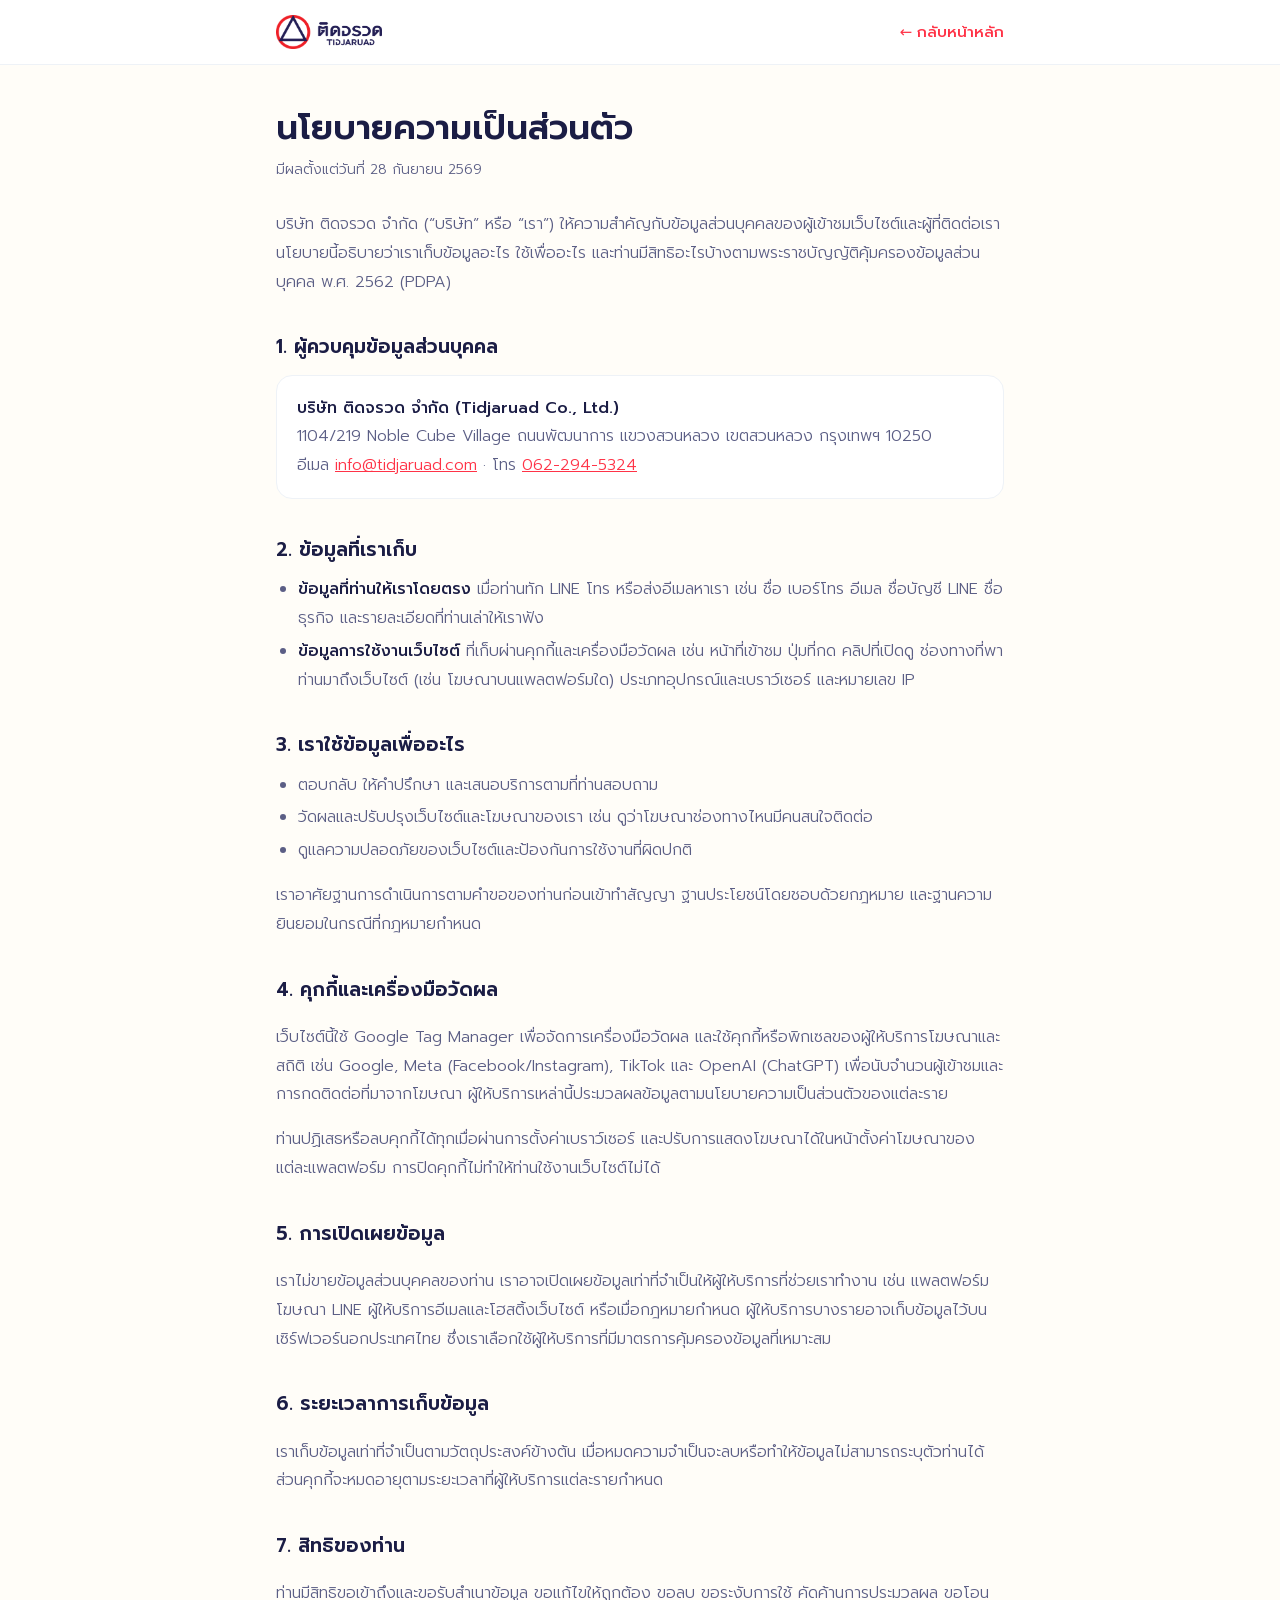
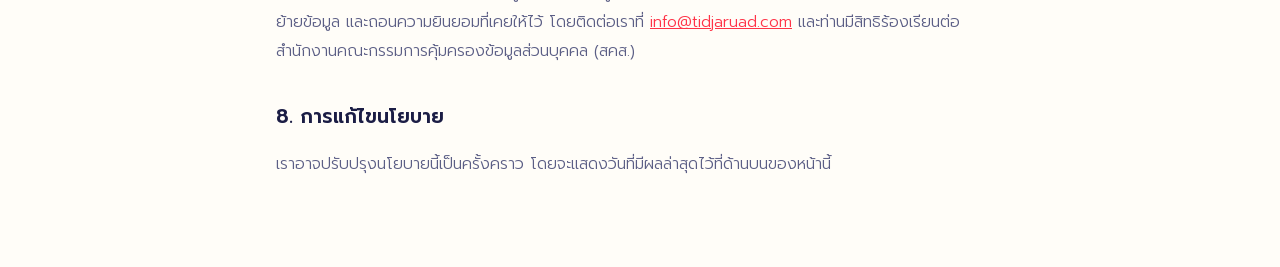
==== privacy.html @ 45ddb9d1 "Make the proof-block note accurate where mock images appear; ship ads setup (og tags, favicon, priva" ====
<!DOCTYPE html>
<html lang="th">
<head>
<meta charset="UTF-8">
<meta name="viewport" content="width=device-width, initial-scale=1">
<title>นโยบายความเป็นส่วนตัว | ติดจรวด Tidjaruad Agency</title>
<meta name="description" content="นโยบายความเป็นส่วนตัวและการใช้คุกกี้ของบริษัท ติดจรวด จำกัด ตามพระราชบัญญัติคุ้มครองข้อมูลส่วนบุคคล พ.ศ. 2562">
<meta name="theme-color" content="#FFFDF8">
<link rel="icon" type="image/png" sizes="32x32" href="favicon-32.png">
<link rel="icon" type="image/png" sizes="192x192" href="favicon.png">
<link rel="apple-touch-icon" sizes="180x180" href="apple-touch-icon.png">
<link rel="stylesheet" href="assets/fonts/fonts.css">
<style>
:root{--ink:#1B1D45;--body:#5B5E85;--red:#FF3347;--cream:#FFFDF8;--line:#EEF2F7}
*{box-sizing:border-box}
body{margin:0;background:var(--cream);color:var(--body);font-family:'Prompt',system-ui,sans-serif;font-weight:300;line-height:1.8;font-size:16px}
.bar{border-bottom:1px solid var(--line);background:#fff}
.bar .in,.doc{max-width:760px;margin:0 auto;padding:0 16px}
.bar .in{display:flex;align-items:center;justify-content:space-between;height:64px}
.bar img{height:34px;width:auto;display:block}
a{color:var(--red)}
a[href^="tel:"],a[href^="mailto:"]{white-space:nowrap}
.back{text-decoration:none;font-weight:500;font-size:15px}
.doc{padding-top:40px;padding-bottom:72px}
h1{color:var(--ink);font-weight:600;font-size:clamp(26px,5vw,34px);line-height:1.35;margin:0 0 6px}
.eff{font-size:14px;margin:0 0 28px}
h2{color:var(--ink);font-weight:600;font-size:19px;margin:34px 0 8px}
ul{padding-left:22px;margin:8px 0}
li{margin:4px 0}
b{color:var(--ink);font-weight:500}
.box{background:#fff;border:1px solid var(--line);border-radius:16px;padding:18px 20px;margin-top:10px}
</style>
</head>
<body>
<div class="bar"><div class="in">
  <a href="./"><img src="assets/logo-color.webp" alt="ติดจรวด Tidjaruad Agency"></a>
  <a class="back" href="./">← กลับหน้าหลัก</a>
</div></div>

<main class="doc">
  <h1>นโยบายความเป็นส่วนตัว</h1>
  <p class="eff">มีผลตั้งแต่วันที่ 28 กันยายน 2569</p>

  <p>บริษัท ติดจรวด จำกัด (“บริษัท” หรือ “เรา”) ให้ความสำคัญกับข้อมูลส่วนบุคคลของผู้เข้าชมเว็บไซต์และผู้ที่ติดต่อเรา นโยบายนี้อธิบายว่าเราเก็บข้อมูลอะไร ใช้เพื่ออะไร และท่านมีสิทธิอะไรบ้างตามพระราชบัญญัติคุ้มครองข้อมูลส่วนบุคคล พ.ศ. 2562 (PDPA)</p>

  <h2>1. ผู้ควบคุมข้อมูลส่วนบุคคล</h2>
  <div class="box">
    <b>บริษัท ติดจรวด จำกัด (Tidjaruad Co., Ltd.)</b><br>
    1104/219 Noble Cube Village ถนนพัฒนาการ แขวงสวนหลวง เขตสวนหลวง กรุงเทพฯ 10250<br>
    อีเมล <a href="mailto:info@tidjaruad.com">info@tidjaruad.com</a> · โทร <a href="tel:0622945324">062-294-5324</a>
  </div>

  <h2>2. ข้อมูลที่เราเก็บ</h2>
  <ul>
    <li><b>ข้อมูลที่ท่านให้เราโดยตรง</b> เมื่อท่านทัก LINE โทร หรือส่งอีเมลหาเรา เช่น ชื่อ เบอร์โทร อีเมล ชื่อบัญชี LINE ชื่อธุรกิจ และรายละเอียดที่ท่านเล่าให้เราฟัง</li>
    <li><b>ข้อมูลการใช้งานเว็บไซต์</b> ที่เก็บผ่านคุกกี้และเครื่องมือวัดผล เช่น หน้าที่เข้าชม ปุ่มที่กด คลิปที่เปิดดู ช่องทางที่พาท่านมาถึงเว็บไซต์ (เช่น โฆษณาบนแพลตฟอร์มใด) ประเภทอุปกรณ์และเบราว์เซอร์ และหมายเลข IP</li>
  </ul>

  <h2>3. เราใช้ข้อมูลเพื่ออะไร</h2>
  <ul>
    <li>ตอบกลับ ให้คำปรึกษา และเสนอบริการตามที่ท่านสอบถาม</li>
    <li>วัดผลและปรับปรุงเว็บไซต์และโฆษณาของเรา เช่น ดูว่าโฆษณาช่องทางไหนมีคนสนใจติดต่อ</li>
    <li>ดูแลความปลอดภัยของเว็บไซต์และป้องกันการใช้งานที่ผิดปกติ</li>
  </ul>
  <p>เราอาศัยฐานการดำเนินการตามคำขอของท่านก่อนเข้าทำสัญญา ฐานประโยชน์โดยชอบด้วยกฎหมาย และฐานความยินยอมในกรณีที่กฎหมายกำหนด</p>

  <h2>4. คุกกี้และเครื่องมือวัดผล</h2>
  <p>เว็บไซต์นี้ใช้ Google Tag Manager เพื่อจัดการเครื่องมือวัดผล และใช้คุกกี้หรือพิกเซลของผู้ให้บริการโฆษณาและสถิติ เช่น Google, Meta (Facebook/Instagram), TikTok และ OpenAI (ChatGPT) เพื่อนับจำนวนผู้เข้าชมและการกดติดต่อที่มาจากโฆษณา ผู้ให้บริการเหล่านี้ประมวลผลข้อมูลตามนโยบายความเป็นส่วนตัวของแต่ละราย</p>
  <p>ท่านปฏิเสธหรือลบคุกกี้ได้ทุกเมื่อผ่านการตั้งค่าเบราว์เซอร์ และปรับการแสดงโฆษณาได้ในหน้าตั้งค่าโฆษณาของแต่ละแพลตฟอร์ม การปิดคุกกี้ไม่ทำให้ท่านใช้งานเว็บไซต์ไม่ได้</p>

  <h2>5. การเปิดเผยข้อมูล</h2>
  <p>เราไม่ขายข้อมูลส่วนบุคคลของท่าน เราอาจเปิดเผยข้อมูลเท่าที่จำเป็นให้ผู้ให้บริการที่ช่วยเราทำงาน เช่น แพลตฟอร์มโฆษณา LINE ผู้ให้บริการอีเมลและโฮสติ้งเว็บไซต์ หรือเมื่อกฎหมายกำหนด ผู้ให้บริการบางรายอาจเก็บข้อมูลไว้บนเซิร์ฟเวอร์นอกประเทศไทย ซึ่งเราเลือกใช้ผู้ให้บริการที่มีมาตรการคุ้มครองข้อมูลที่เหมาะสม</p>

  <h2>6. ระยะเวลาการเก็บข้อมูล</h2>
  <p>เราเก็บข้อมูลเท่าที่จำเป็นตามวัตถุประสงค์ข้างต้น เมื่อหมดความจำเป็นจะลบหรือทำให้ข้อมูลไม่สามารถระบุตัวท่านได้ ส่วนคุกกี้จะหมดอายุตามระยะเวลาที่ผู้ให้บริการแต่ละรายกำหนด</p>

  <h2>7. สิทธิของท่าน</h2>
  <p>ท่านมีสิทธิขอเข้าถึงและขอรับสำเนาข้อมูล ขอแก้ไขให้ถูกต้อง ขอลบ ขอระงับการใช้ คัดค้านการประมวลผล ขอโอนย้ายข้อมูล และถอนความยินยอมที่เคยให้ไว้ โดยติดต่อเราที่ <a href="mailto:info@tidjaruad.com">info@tidjaruad.com</a> และท่านมีสิทธิร้องเรียนต่อสำนักงานคณะกรรมการคุ้มครองข้อมูลส่วนบุคคล (สคส.)</p>

  <h2>8. การแก้ไขนโยบาย</h2>
  <p>เราอาจปรับปรุงนโยบายนี้เป็นครั้งคราว โดยจะแสดงวันที่มีผลล่าสุดไว้ที่ด้านบนของหน้านี้</p>
</main>
</body>
</html>
---- assets/fonts/fonts.css ----
/* thai */
@font-face {
  font-family: 'Prompt';
  font-style: normal;
  font-weight: 300;
  font-display: swap;
  src: url(prompt-15.woff2) format('woff2');
  unicode-range: U+02D7, U+0303, U+0331, U+0E01-0E5B, U+200C-200D, U+25CC;
}
/* vietnamese */
@font-face {
  font-family: 'Prompt';
  font-style: normal;
  font-weight: 300;
  font-display: swap;
  src: url(prompt-13.woff2) format('woff2');
  unicode-range: U+0102-0103, U+0110-0111, U+0128-0129, U+0168-0169, U+01A0-01A1, U+01AF-01B0, U+0300-0301, U+0303-0304, U+0308-0309, U+0323, U+0329, U+1EA0-1EF9, U+20AB;
}
/* latin-ext */
@font-face {
  font-family: 'Prompt';
  font-style: normal;
  font-weight: 300;
  font-display: swap;
  src: url(prompt-12.woff2) format('woff2');
  unicode-range: U+0100-02BA, U+02BD-02C5, U+02C7-02CC, U+02CE-02D7, U+02DD-02FF, U+0304, U+0308, U+0329, U+1D00-1DBF, U+1E00-1E9F, U+1EF2-1EFF, U+2020, U+20A0-20AB, U+20AD-20C0, U+2113, U+2C60-2C7F, U+A720-A7FF;
}
/* latin */
@font-face {
  font-family: 'Prompt';
  font-style: normal;
  font-weight: 300;
  font-display: swap;
  src: url(prompt-14.woff2) format('woff2');
  unicode-range: U+0000-00FF, U+0131, U+0152-0153, U+02BB-02BC, U+02C6, U+02DA, U+02DC, U+0304, U+0308, U+0329, U+2000-206F, U+20AC, U+2122, U+2191, U+2193, U+2212, U+2215, U+FEFF, U+FFFD;
}
/* thai */
@font-face {
  font-family: 'Prompt';
  font-style: normal;
  font-weight: 400;
  font-display: swap;
  src: url(prompt-19.woff2) format('woff2');
  unicode-range: U+02D7, U+0303, U+0331, U+0E01-0E5B, U+200C-200D, U+25CC;
}
/* vietnamese */
@font-face {
  font-family: 'Prompt';
  font-style: normal;
  font-weight: 400;
  font-display: swap;
  src: url(prompt-17.woff2) format('woff2');
  unicode-range: U+0102-0103, U+0110-0111, U+0128-0129, U+0168-0169, U+01A0-01A1, U+01AF-01B0, U+0300-0301, U+0303-0304, U+0308-0309, U+0323, U+0329, U+1EA0-1EF9, U+20AB;
}
/* latin-ext */
@font-face {
  font-family: 'Prompt';
  font-style: normal;
  font-weight: 400;
  font-display: swap;
  src: url(prompt-18.woff2) format('woff2');
  unicode-range: U+0100-02BA, U+02BD-02C5, U+02C7-02CC, U+02CE-02D7, U+02DD-02FF, U+0304, U+0308, U+0329, U+1D00-1DBF, U+1E00-1E9F, U+1EF2-1EFF, U+2020, U+20A0-20AB, U+20AD-20C0, U+2113, U+2C60-2C7F, U+A720-A7FF;
}
/* latin */
@font-face {
  font-family: 'Prompt';
  font-style: normal;
  font-weight: 400;
  font-display: swap;
  src: url(prompt-16.woff2) format('woff2');
  unicode-range: U+0000-00FF, U+0131, U+0152-0153, U+02BB-02BC, U+02C6, U+02DA, U+02DC, U+0304, U+0308, U+0329, U+2000-206F, U+20AC, U+2122, U+2191, U+2193, U+2212, U+2215, U+FEFF, U+FFFD;
}
/* thai */
@font-face {
  font-family: 'Prompt';
  font-style: normal;
  font-weight: 500;
  font-display: swap;
  src: url(prompt-07.woff2) format('woff2');
  unicode-range: U+02D7, U+0303, U+0331, U+0E01-0E5B, U+200C-200D, U+25CC;
}
/* vietnamese */
@font-face {
  font-family: 'Prompt';
  font-style: normal;
  font-weight: 500;
  font-display: swap;
  src: url(prompt-05.woff2) format('woff2');
  unicode-range: U+0102-0103, U+0110-0111, U+0128-0129, U+0168-0169, U+01A0-01A1, U+01AF-01B0, U+0300-0301, U+0303-0304, U+0308-0309, U+0323, U+0329, U+1EA0-1EF9, U+20AB;
}
/* latin-ext */
@font-face {
  font-family: 'Prompt';
  font-style: normal;
  font-weight: 500;
  font-display: swap;
  src: url(prompt-04.woff2) format('woff2');
  unicode-range: U+0100-02BA, U+02BD-02C5, U+02C7-02CC, U+02CE-02D7, U+02DD-02FF, U+0304, U+0308, U+0329, U+1D00-1DBF, U+1E00-1E9F, U+1EF2-1EFF, U+2020, U+20A0-20AB, U+20AD-20C0, U+2113, U+2C60-2C7F, U+A720-A7FF;
}
/* latin */
@font-face {
  font-family: 'Prompt';
  font-style: normal;
  font-weight: 500;
  font-display: swap;
  src: url(prompt-06.woff2) format('woff2');
  unicode-range: U+0000-00FF, U+0131, U+0152-0153, U+02BB-02BC, U+02C6, U+02DA, U+02DC, U+0304, U+0308, U+0329, U+2000-206F, U+20AC, U+2122, U+2191, U+2193, U+2212, U+2215, U+FEFF, U+FFFD;
}
/* thai */
@font-face {
  font-family: 'Prompt';
  font-style: normal;
  font-weight: 600;
  font-display: swap;
  src: url(prompt-11.woff2) format('woff2');
  unicode-range: U+02D7, U+0303, U+0331, U+0E01-0E5B, U+200C-200D, U+25CC;
}
/* vietnamese */
@font-face {
  font-family: 'Prompt';
  font-style: normal;
  font-weight: 600;
  font-display: swap;
  src: url(prompt-09.woff2) format('woff2');
  unicode-range: U+0102-0103, U+0110-0111, U+0128-0129, U+0168-0169, U+01A0-01A1, U+01AF-01B0, U+0300-0301, U+0303-0304, U+0308-0309, U+0323, U+0329, U+1EA0-1EF9, U+20AB;
}
/* latin-ext */
@font-face {
  font-family: 'Prompt';
  font-style: normal;
  font-weight: 600;
  font-display: swap;
  src: url(prompt-08.woff2) format('woff2');
  unicode-range: U+0100-02BA, U+02BD-02C5, U+02C7-02CC, U+02CE-02D7, U+02DD-02FF, U+0304, U+0308, U+0329, U+1D00-1DBF, U+1E00-1E9F, U+1EF2-1EFF, U+2020, U+20A0-20AB, U+20AD-20C0, U+2113, U+2C60-2C7F, U+A720-A7FF;
}
/* latin */
@font-face {
  font-family: 'Prompt';
  font-style: normal;
  font-weight: 600;
  font-display: swap;
  src: url(prompt-10.woff2) format('woff2');
  unicode-range: U+0000-00FF, U+0131, U+0152-0153, U+02BB-02BC, U+02C6, U+02DA, U+02DC, U+0304, U+0308, U+0329, U+2000-206F, U+20AC, U+2122, U+2191, U+2193, U+2212, U+2215, U+FEFF, U+FFFD;
}
/* thai */
@font-face {
  font-family: 'Prompt';
  font-style: normal;
  font-weight: 700;
  font-display: swap;
  src: url(prompt-03.woff2) format('woff2');
  unicode-range: U+02D7, U+0303, U+0331, U+0E01-0E5B, U+200C-200D, U+25CC;
}
/* vietnamese */
@font-face {
  font-family: 'Prompt';
  font-style: normal;
  font-weight: 700;
  font-display: swap;
  src: url(prompt-01.woff2) format('woff2');
  unicode-range: U+0102-0103, U+0110-0111, U+0128-0129, U+0168-0169, U+01A0-01A1, U+01AF-01B0, U+0300-0301, U+0303-0304, U+0308-0309, U+0323, U+0329, U+1EA0-1EF9, U+20AB;
}
/* latin-ext */
@font-face {
  font-family: 'Prompt';
  font-style: normal;
  font-weight: 700;
  font-display: swap;
  src: url(prompt-00.woff2) format('woff2');
  unicode-range: U+0100-02BA, U+02BD-02C5, U+02C7-02CC, U+02CE-02D7, U+02DD-02FF, U+0304, U+0308, U+0329, U+1D00-1DBF, U+1E00-1E9F, U+1EF2-1EFF, U+2020, U+20A0-20AB, U+20AD-20C0, U+2113, U+2C60-2C7F, U+A720-A7FF;
}
/* latin */
@font-face {
  font-family: 'Prompt';
  font-style: normal;
  font-weight: 700;
  font-display: swap;
  src: url(prompt-02.woff2) format('woff2');
  unicode-range: U+0000-00FF, U+0131, U+0152-0153, U+02BB-02BC, U+02C6, U+02DA, U+02DC, U+0304, U+0308, U+0329, U+2000-206F, U+20AC, U+2122, U+2191, U+2193, U+2212, U+2215, U+FEFF, U+FFFD;
}
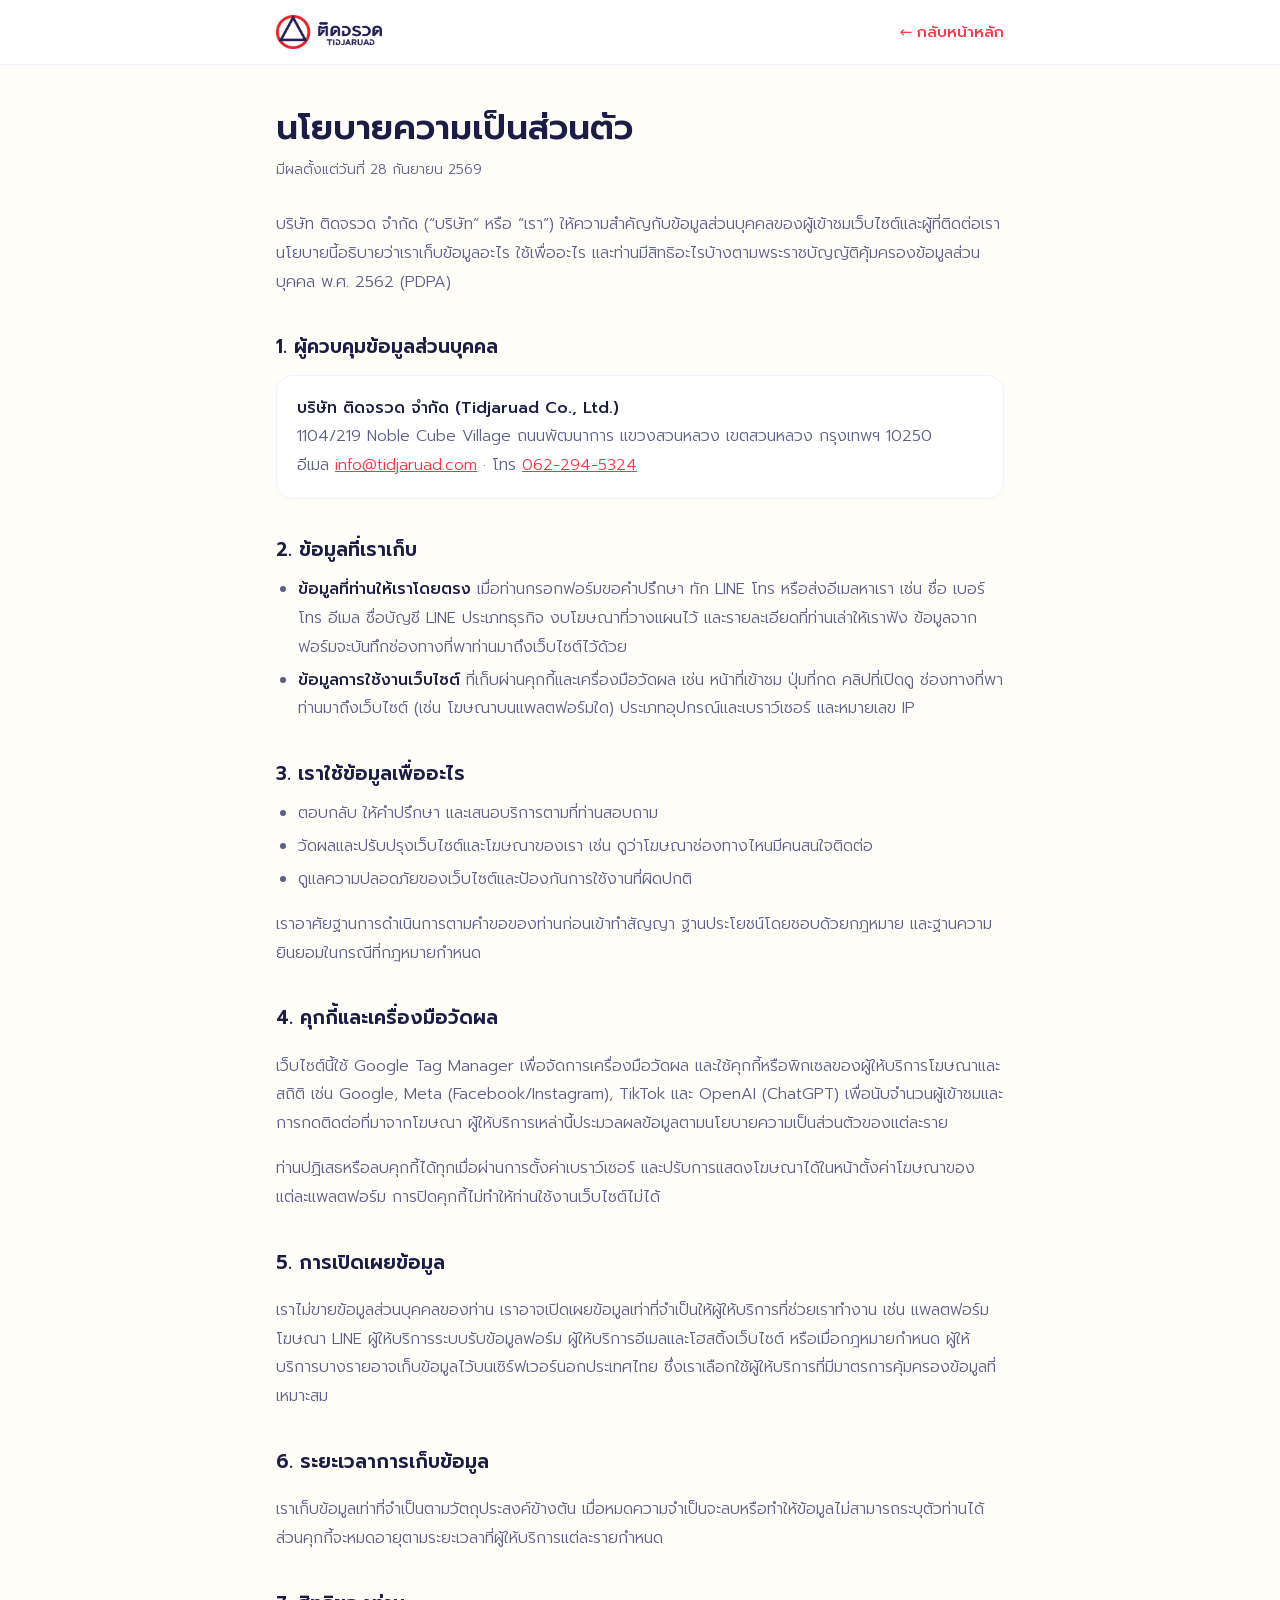
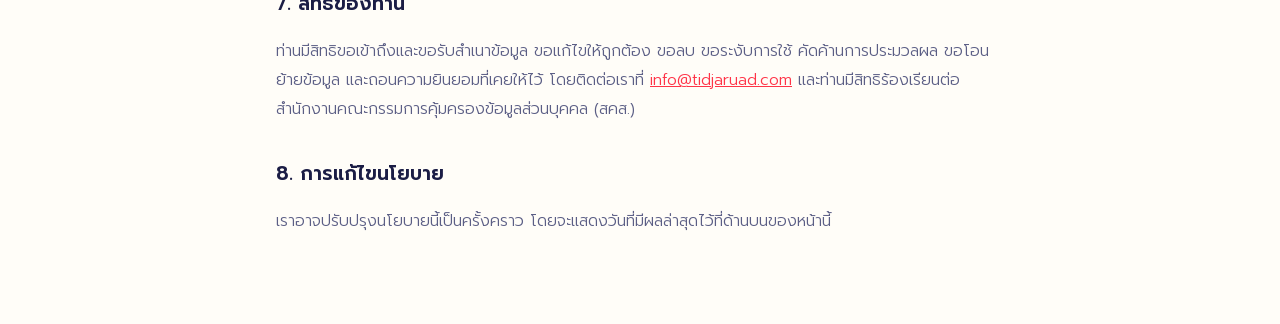
==== commit 18e3f3d2: "Add consultation form to #contact (same fields + n8n webhook as tidjaruad.co/contact) with source ta" ====
--- a/privacy.html
+++ b/privacy.html
@@ -52,7 +52,7 @@
 
   <h2>2. ข้อมูลที่เราเก็บ</h2>
   <ul>
-    <li><b>ข้อมูลที่ท่านให้เราโดยตรง</b> เมื่อท่านทัก LINE โทร หรือส่งอีเมลหาเรา เช่น ชื่อ เบอร์โทร อีเมล ชื่อบัญชี LINE ชื่อธุรกิจ และรายละเอียดที่ท่านเล่าให้เราฟัง</li>
+    <li><b>ข้อมูลที่ท่านให้เราโดยตรง</b> เมื่อท่านกรอกฟอร์มขอคำปรึกษา ทัก LINE โทร หรือส่งอีเมลหาเรา เช่น ชื่อ เบอร์โทร อีเมล ชื่อบัญชี LINE ประเภทธุรกิจ งบโฆษณาที่วางแผนไว้ และรายละเอียดที่ท่านเล่าให้เราฟัง ข้อมูลจากฟอร์มจะบันทึกช่องทางที่พาท่านมาถึงเว็บไซต์ไว้ด้วย</li>
     <li><b>ข้อมูลการใช้งานเว็บไซต์</b> ที่เก็บผ่านคุกกี้และเครื่องมือวัดผล เช่น หน้าที่เข้าชม ปุ่มที่กด คลิปที่เปิดดู ช่องทางที่พาท่านมาถึงเว็บไซต์ (เช่น โฆษณาบนแพลตฟอร์มใด) ประเภทอุปกรณ์และเบราว์เซอร์ และหมายเลข IP</li>
   </ul>
 
@@ -69,7 +69,7 @@
   <p>ท่านปฏิเสธหรือลบคุกกี้ได้ทุกเมื่อผ่านการตั้งค่าเบราว์เซอร์ และปรับการแสดงโฆษณาได้ในหน้าตั้งค่าโฆษณาของแต่ละแพลตฟอร์ม การปิดคุกกี้ไม่ทำให้ท่านใช้งานเว็บไซต์ไม่ได้</p>
 
   <h2>5. การเปิดเผยข้อมูล</h2>
-  <p>เราไม่ขายข้อมูลส่วนบุคคลของท่าน เราอาจเปิดเผยข้อมูลเท่าที่จำเป็นให้ผู้ให้บริการที่ช่วยเราทำงาน เช่น แพลตฟอร์มโฆษณา LINE ผู้ให้บริการอีเมลและโฮสติ้งเว็บไซต์ หรือเมื่อกฎหมายกำหนด ผู้ให้บริการบางรายอาจเก็บข้อมูลไว้บนเซิร์ฟเวอร์นอกประเทศไทย ซึ่งเราเลือกใช้ผู้ให้บริการที่มีมาตรการคุ้มครองข้อมูลที่เหมาะสม</p>
+  <p>เราไม่ขายข้อมูลส่วนบุคคลของท่าน เราอาจเปิดเผยข้อมูลเท่าที่จำเป็นให้ผู้ให้บริการที่ช่วยเราทำงาน เช่น แพลตฟอร์มโฆษณา LINE ผู้ให้บริการระบบรับข้อมูลฟอร์ม ผู้ให้บริการอีเมลและโฮสติ้งเว็บไซต์ หรือเมื่อกฎหมายกำหนด ผู้ให้บริการบางรายอาจเก็บข้อมูลไว้บนเซิร์ฟเวอร์นอกประเทศไทย ซึ่งเราเลือกใช้ผู้ให้บริการที่มีมาตรการคุ้มครองข้อมูลที่เหมาะสม</p>
 
   <h2>6. ระยะเวลาการเก็บข้อมูล</h2>
   <p>เราเก็บข้อมูลเท่าที่จำเป็นตามวัตถุประสงค์ข้างต้น เมื่อหมดความจำเป็นจะลบหรือทำให้ข้อมูลไม่สามารถระบุตัวท่านได้ ส่วนคุกกี้จะหมดอายุตามระยะเวลาที่ผู้ให้บริการแต่ละรายกำหนด</p>
